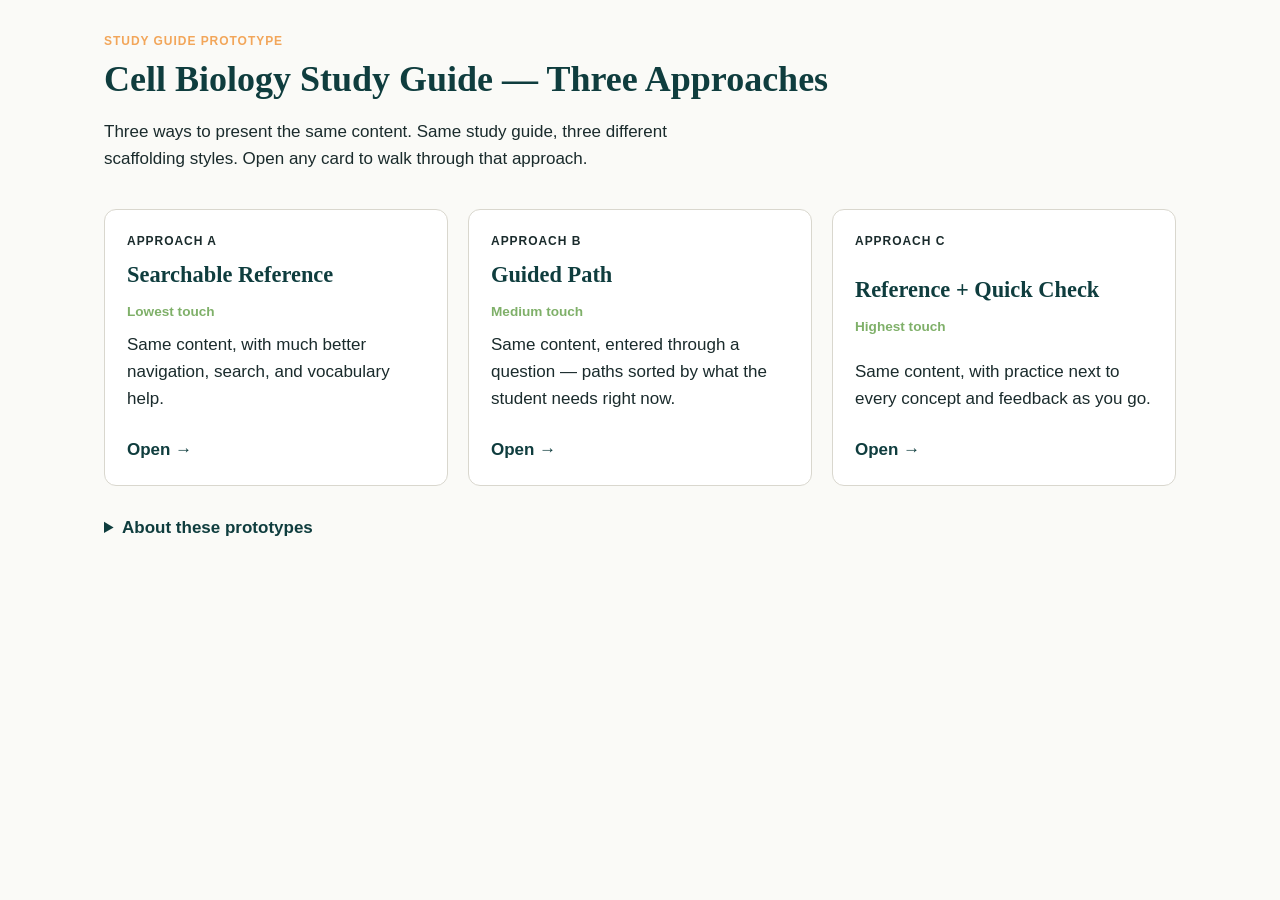
==== study-guide-prototype/index.html @ d1cd2892 "Add three-approach Cell Biology study guide prototype Static-HTML prototype presenting the same stud" ====
<!doctype html>
<html lang="en">
<head>
<meta charset="utf-8" />
<meta name="viewport" content="width=device-width, initial-scale=1" />
<title>Cell Biology Study Guide — Three Approaches</title>
<meta name="description" content="Three ways to present the same Cell Biology study guide content. For adult evaluation." />
<link rel="stylesheet" href="css/app.css" />
<style>
  .lead { max-width: 640px; }
  .cards { display: grid; grid-template-columns: repeat(3, 1fr); gap: 20px; margin: 36px 0 28px; }
  .approach-card { display: flex; flex-direction: column; text-decoration: none; color: inherit; transition: border-color .15s; }
  .approach-card:hover { border-color: var(--c-coral); }
  .approach-card h2 { margin-top: 4px; font-size: 1.4rem; }
  .approach-card .touch { font-size: .85rem; font-weight: 600; color: var(--c-sage); margin-bottom: 8px; }
  .approach-card p { color: var(--c-text); flex: 1; }
  .approach-card .open { color: var(--c-teal-deep); font-weight: 600; margin-top: 8px; }
  details.about { max-width: 640px; margin-top: 16px; }
  details.about summary { cursor: pointer; font-weight: 600; color: var(--c-teal-deep); }
  details.about p { margin-top: 12px; color: var(--c-muted); font-size: .95rem; }
  @media (max-width: 768px) { .cards { grid-template-columns: 1fr; } }
</style>
</head>
<body>
<div class="shell">
  <p class="eyebrow">Study Guide Prototype</p>
  <h1>Cell Biology Study Guide — Three Approaches</h1>
  <p class="lead">Three ways to present the same content. Same study guide, three different scaffolding styles. Open any card to walk through that approach.</p>

  <div class="cards">
    <a class="approach-card card" href="searchable.html">
      <p class="eyebrow">Approach A</p>
      <h2>Searchable Reference</h2>
      <p class="touch">Lowest touch</p>
      <p>Same content, with much better navigation, search, and vocabulary help.</p>
      <span class="open">Open →</span>
    </a>
    <a class="approach-card card" href="guided.html">
      <p class="eyebrow">Approach B</p>
      <h2>Guided Path</h2>
      <p class="touch">Medium touch</p>
      <p>Same content, entered through a question — paths sorted by what the student needs right now.</p>
      <span class="open">Open →</span>
    </a>
    <a class="approach-card card" href="hybrid.html">
      <p class="eyebrow">Approach C</p>
      <h2>Reference + Quick Check</h2>
      <p class="touch">Highest touch</p>
      <p>Same content, with practice next to every concept and feedback as you go.</p>
      <span class="open">Open →</span>
    </a>
  </div>

  <details class="about">
    <summary>About these prototypes</summary>
    <p>The content is identical across all three approaches — only the way students reach it changes. These are for adult evaluation, not student use yet. Once a preferred approach is chosen, it will be ported to Google Apps Script for student deployment, since Vercel is not reachable on the school network.</p>
    <p class="note">Note: Sections 1–2 use existing Section 1 content. Sections 3–8 use standard biology content authored for this prototype and should be verified against the colleague's study guide before student use.</p>
  </details>
</div>
</body>
</html>
---- study-guide-prototype/css/app.css ----
:root {
  --c-teal-deep: #0F3D3E;
  --c-sage: #7FB069;
  --c-coral: #F2A65A;
  --c-bg: #FAFAF7;
  --c-text: #1A2B2C;
  --c-muted: #5E6F70;
  --c-rule: #D9D7CE;
  --c-error: #B23A48;
  --c-coral-soft: #FBE3CC;
  --c-sage-soft: #DCEED0;
  --c-teal-soft: #D6E5E5;
  --c-pale: #F0EBE2;
  --font-serif: Georgia, "Charter", "Iowan Old Style", "Times New Roman", serif;
  --font-sans: -apple-system, BlinkMacSystemFont, "Segoe UI", Roboto, "Helvetica Neue", Arial, sans-serif;
  --content-width: 760px;
  --shell-width: 1120px;
}

*, *::before, *::after { box-sizing: border-box; }
html, body { margin: 0; padding: 0; }
body {
  font-family: var(--font-sans);
  font-size: 17px;
  line-height: 1.6;
  color: var(--c-text);
  background: var(--c-bg);
}
h1, h2, h3 { font-family: var(--font-serif); color: var(--c-teal-deep); line-height: 1.25; font-weight: 600; }
h1 { font-size: 2.25rem; margin: 0 0 16px; }
h2 { font-size: 1.625rem; margin: 0 0 12px; }
h3 { font-size: 1.25rem; margin: 0 0 8px; }
p { margin: 0 0 16px; }
ul { margin: 0 0 16px; padding-left: 22px; }
li { margin-bottom: 6px; }
a { color: var(--c-teal-deep); text-underline-offset: 2px; }
a:hover { color: var(--c-coral); }

/* ---- Top bar (shared across approaches) ---- */
.topbar {
  position: sticky; top: 0; z-index: 30;
  display: flex; align-items: center; gap: 16px;
  padding: 12px 24px;
  background: var(--c-teal-deep); color: #fff;
}
.topbar .brand { font-family: var(--font-serif); font-size: 1.05rem; font-weight: 600; }
.topbar .spacer { flex: 1; }
.topbar .approach-switch { display: flex; gap: 4px; align-items: center; }
.topbar .approach-switch a {
  color: #cfe0df; text-decoration: none; padding: 4px 9px; border-radius: 6px; font-weight: 600;
}
.topbar .approach-switch a:hover { background: rgba(255,255,255,.12); color: #fff; }
.topbar .approach-switch a[aria-current="page"] { color: #fff; background: var(--c-sage); }
.topbar .approach-switch .sep { color: #4d7170; }
.topbar .back { color: #cfe0df; text-decoration: none; font-size: .9rem; }
.topbar .back:hover { color: #fff; }

/* ---- Buttons ---- */
.btn {
  display: inline-flex; align-items: center; gap: 8px;
  font: inherit; font-weight: 600; cursor: pointer;
  border: 1px solid var(--c-rule); border-radius: 8px;
  padding: 10px 16px; background: #fff; color: var(--c-text);
}
.btn:hover { border-color: var(--c-coral); }
.btn-sage { background: var(--c-sage); border-color: var(--c-sage); color: #0d2b14; }
.btn-coral { background: var(--c-coral); border-color: var(--c-coral); color: #4a2c0c; }
.btn:disabled { opacity: .45; cursor: not-allowed; }
:focus-visible { outline: 2px solid var(--c-coral); outline-offset: 2px; }

/* ---- Shared content components ---- */
.big-idea {
  border-left: 4px solid var(--c-sage);
  background: var(--c-sage-soft);
  padding: 14px 18px; border-radius: 0 8px 8px 0;
  font-family: var(--font-serif); font-size: 1.15rem; color: var(--c-teal-deep);
  margin: 0 0 20px;
}
.vocab-term {
  border-bottom: 2px dotted var(--c-coral); cursor: help;
  background: none; border-top: 0; border-left: 0; border-right: 0;
  font: inherit; color: inherit; padding: 0;
}
.cmp-table { width: 100%; border-collapse: collapse; margin: 0 0 12px; font-size: .96rem; }
.cmp-table caption { text-align: left; font-family: var(--font-serif); font-size: 1.1rem; color: var(--c-teal-deep); margin-bottom: 8px; }
.cmp-table th, .cmp-table td { border: 1px solid var(--c-rule); padding: 8px 12px; text-align: left; }
.cmp-table thead th { background: var(--c-teal-soft); }
.cmp-table tbody tr:nth-child(even) { background: #fff; }
.cmp-table tr[hidden] { display: none; }
.table-expand { margin: 0 0 24px; }

/* ---- Self-check MCQ ---- */
.mcq { border: 1px solid var(--c-rule); border-radius: 10px; padding: 16px 18px; margin: 0 0 16px; background: #fff; }
.mcq .prompt { font-weight: 600; margin-bottom: 12px; }
.mcq .opt { display: block; width: 100%; text-align: left; margin-bottom: 8px; }
.mcq .opt.correct { border-color: var(--c-sage); background: var(--c-sage-soft); }
.mcq .opt.wrong { border-color: var(--c-error); background: #f6dde0; }
.mcq .explanation { margin-top: 10px; padding: 10px 12px; border-radius: 8px; background: var(--c-pale); font-size: .95rem; }
.mcq .explanation[hidden] { display: none; }

/* ---- Drag-classify ---- */
.dc-pool { display: flex; flex-wrap: wrap; gap: 8px; padding: 12px; border: 1px dashed var(--c-rule); border-radius: 10px; min-height: 56px; margin-bottom: 16px; }
.dc-buckets { display: grid; grid-template-columns: repeat(auto-fit, minmax(140px, 1fr)); gap: 12px; margin-bottom: 16px; }
.dc-bucket { border: 1px solid var(--c-rule); border-radius: 10px; padding: 10px; min-height: 90px; background: #fff; }
.dc-bucket h4 { margin: 0 0 8px; font-family: var(--font-serif); color: var(--c-teal-deep); }
.dc-bucket.over { border-color: var(--c-coral); background: var(--c-coral-soft); }
.dc-chip {
  display: inline-block; padding: 7px 12px; border-radius: 20px;
  background: var(--c-teal-soft); border: 1px solid var(--c-rule);
  cursor: grab; font-size: .92rem; user-select: none;
}
.dc-chip.correct { background: var(--c-sage-soft); border-color: var(--c-sage); }
.dc-chip.wrong { background: #f6dde0; border-color: var(--c-error); animation: shake .25s; }
@keyframes shake { 0%,100%{transform:translateX(0)} 25%{transform:translateX(-4px)} 75%{transform:translateX(4px)} }

/* ---- Layout shells ---- */
.shell { max-width: var(--shell-width); margin: 0 auto; padding: 32px 24px 80px; }
.prose-wrap { max-width: var(--content-width); }
.eyebrow { text-transform: uppercase; letter-spacing: .08em; font-size: .75rem; font-weight: 700; color: var(--c-coral); margin-bottom: 6px; }
.muted { color: var(--c-muted); }
.card { border: 1px solid var(--c-rule); border-radius: 12px; padding: 22px; background: #fff; }
.note { background: var(--c-pale); border-radius: 8px; padding: 12px 14px; font-size: .92rem; color: var(--c-muted); }

@media (max-width: 768px) {
  body { font-size: 16px; }
  h1 { font-size: 1.875rem; }
  h2 { font-size: 1.375rem; }
  .topbar { padding: 10px 16px; gap: 10px; flex-wrap: wrap; }
  .shell { padding: 20px 16px 64px; }
}
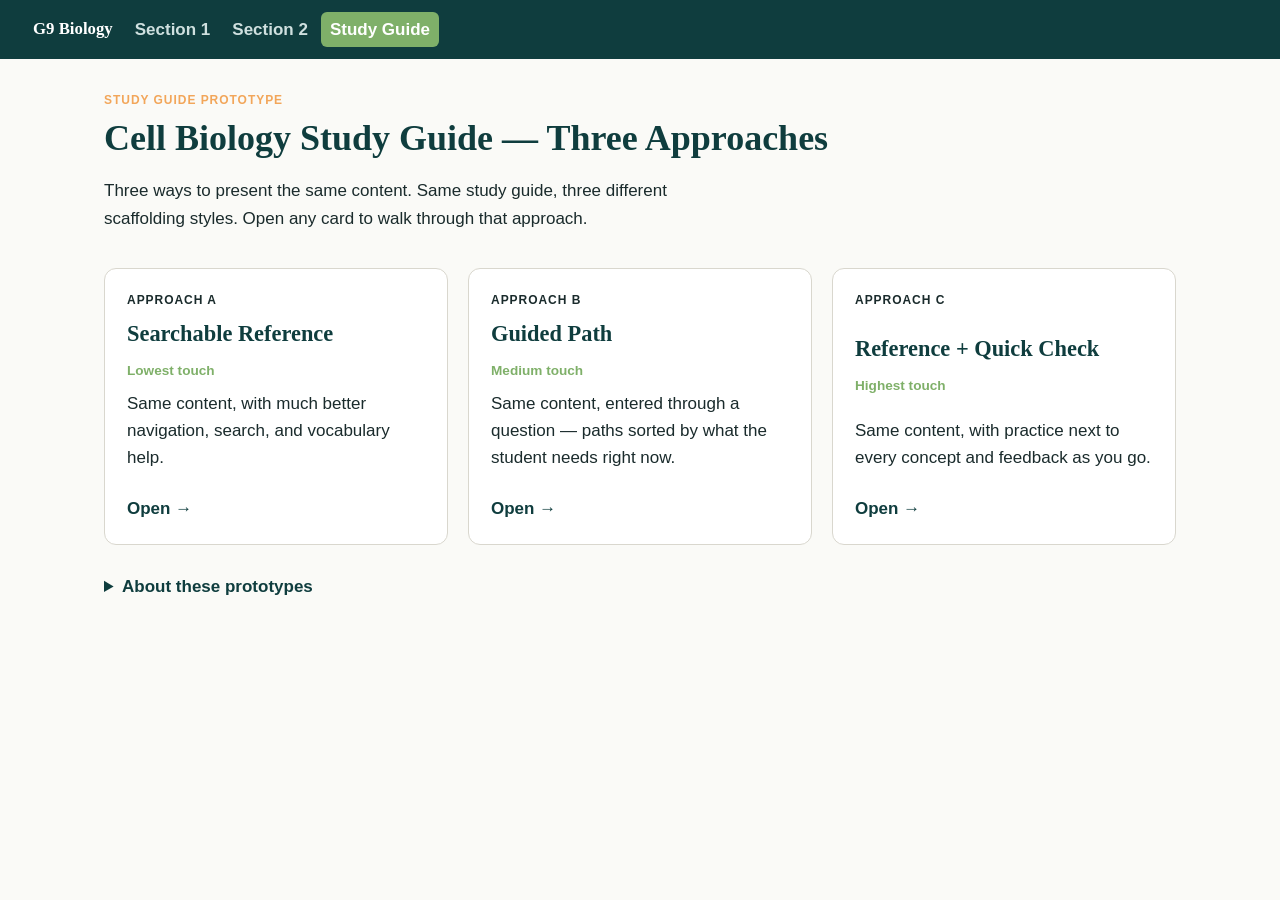
==== commit 3b73f4a1: "Add consistent site nav across all tool pages A teal nav bar (G9 Biology home + Section 1 / Section " ====
--- a/study-guide-prototype/index.html
+++ b/study-guide-prototype/index.html
@@ -5,7 +5,7 @@
 <meta name="viewport" content="width=device-width, initial-scale=1" />
 <title>Cell Biology Study Guide — Three Approaches</title>
 <meta name="description" content="Three ways to present the same Cell Biology study guide content. For adult evaluation." />
-<link rel="stylesheet" href="css/app.css" />
+<link rel="stylesheet" href="/study-guide-prototype/css/app.css" />
 <style>
   .lead { max-width: 640px; }
   .cards { display: grid; grid-template-columns: repeat(3, 1fr); gap: 20px; margin: 36px 0 28px; }
@@ -22,27 +22,35 @@
 </style>
 </head>
 <body>
+<header class="topbar">
+  <nav class="sitelinks" aria-label="Site">
+    <a class="brand" href="/">G9 Biology</a>
+    <a href="/unit-2/section-1/">Section 1</a>
+    <a href="/unit-2/section-2/">Section 2</a>
+    <a href="/study-guide-prototype/" aria-current="page">Study Guide</a>
+  </nav>
+</header>
 <div class="shell">
   <p class="eyebrow">Study Guide Prototype</p>
   <h1>Cell Biology Study Guide — Three Approaches</h1>
   <p class="lead">Three ways to present the same content. Same study guide, three different scaffolding styles. Open any card to walk through that approach.</p>
 
   <div class="cards">
-    <a class="approach-card card" href="searchable.html">
+    <a class="approach-card card" href="/study-guide-prototype/searchable">
       <p class="eyebrow">Approach A</p>
       <h2>Searchable Reference</h2>
       <p class="touch">Lowest touch</p>
       <p>Same content, with much better navigation, search, and vocabulary help.</p>
       <span class="open">Open →</span>
     </a>
-    <a class="approach-card card" href="guided.html">
+    <a class="approach-card card" href="/study-guide-prototype/guided">
       <p class="eyebrow">Approach B</p>
       <h2>Guided Path</h2>
       <p class="touch">Medium touch</p>
       <p>Same content, entered through a question — paths sorted by what the student needs right now.</p>
       <span class="open">Open →</span>
     </a>
-    <a class="approach-card card" href="hybrid.html">
+    <a class="approach-card card" href="/study-guide-prototype/hybrid">
       <p class="eyebrow">Approach C</p>
       <h2>Reference + Quick Check</h2>
       <p class="touch">Highest touch</p>
--- a/study-guide-prototype/css/app.css
+++ b/study-guide-prototype/css/app.css
@@ -43,7 +43,11 @@
   padding: 12px 24px;
   background: var(--c-teal-deep); color: #fff;
 }
-.topbar .brand { font-family: var(--font-serif); font-size: 1.05rem; font-weight: 600; }
+.topbar .sitelinks { display: flex; align-items: center; gap: 4px; flex-wrap: wrap; }
+.topbar .sitelinks a { color: #cfe0df; text-decoration: none; padding: 4px 9px; border-radius: 6px; font-weight: 600; }
+.topbar .sitelinks a:hover { background: rgba(255,255,255,.12); color: #fff; }
+.topbar .sitelinks a[aria-current="page"] { color: #fff; background: var(--c-sage); }
+.topbar .sitelinks .brand { font-family: var(--font-serif); font-size: 1.05rem; color: #fff; }
 .topbar .spacer { flex: 1; }
 .topbar .approach-switch { display: flex; gap: 4px; align-items: center; }
 .topbar .approach-switch a {
